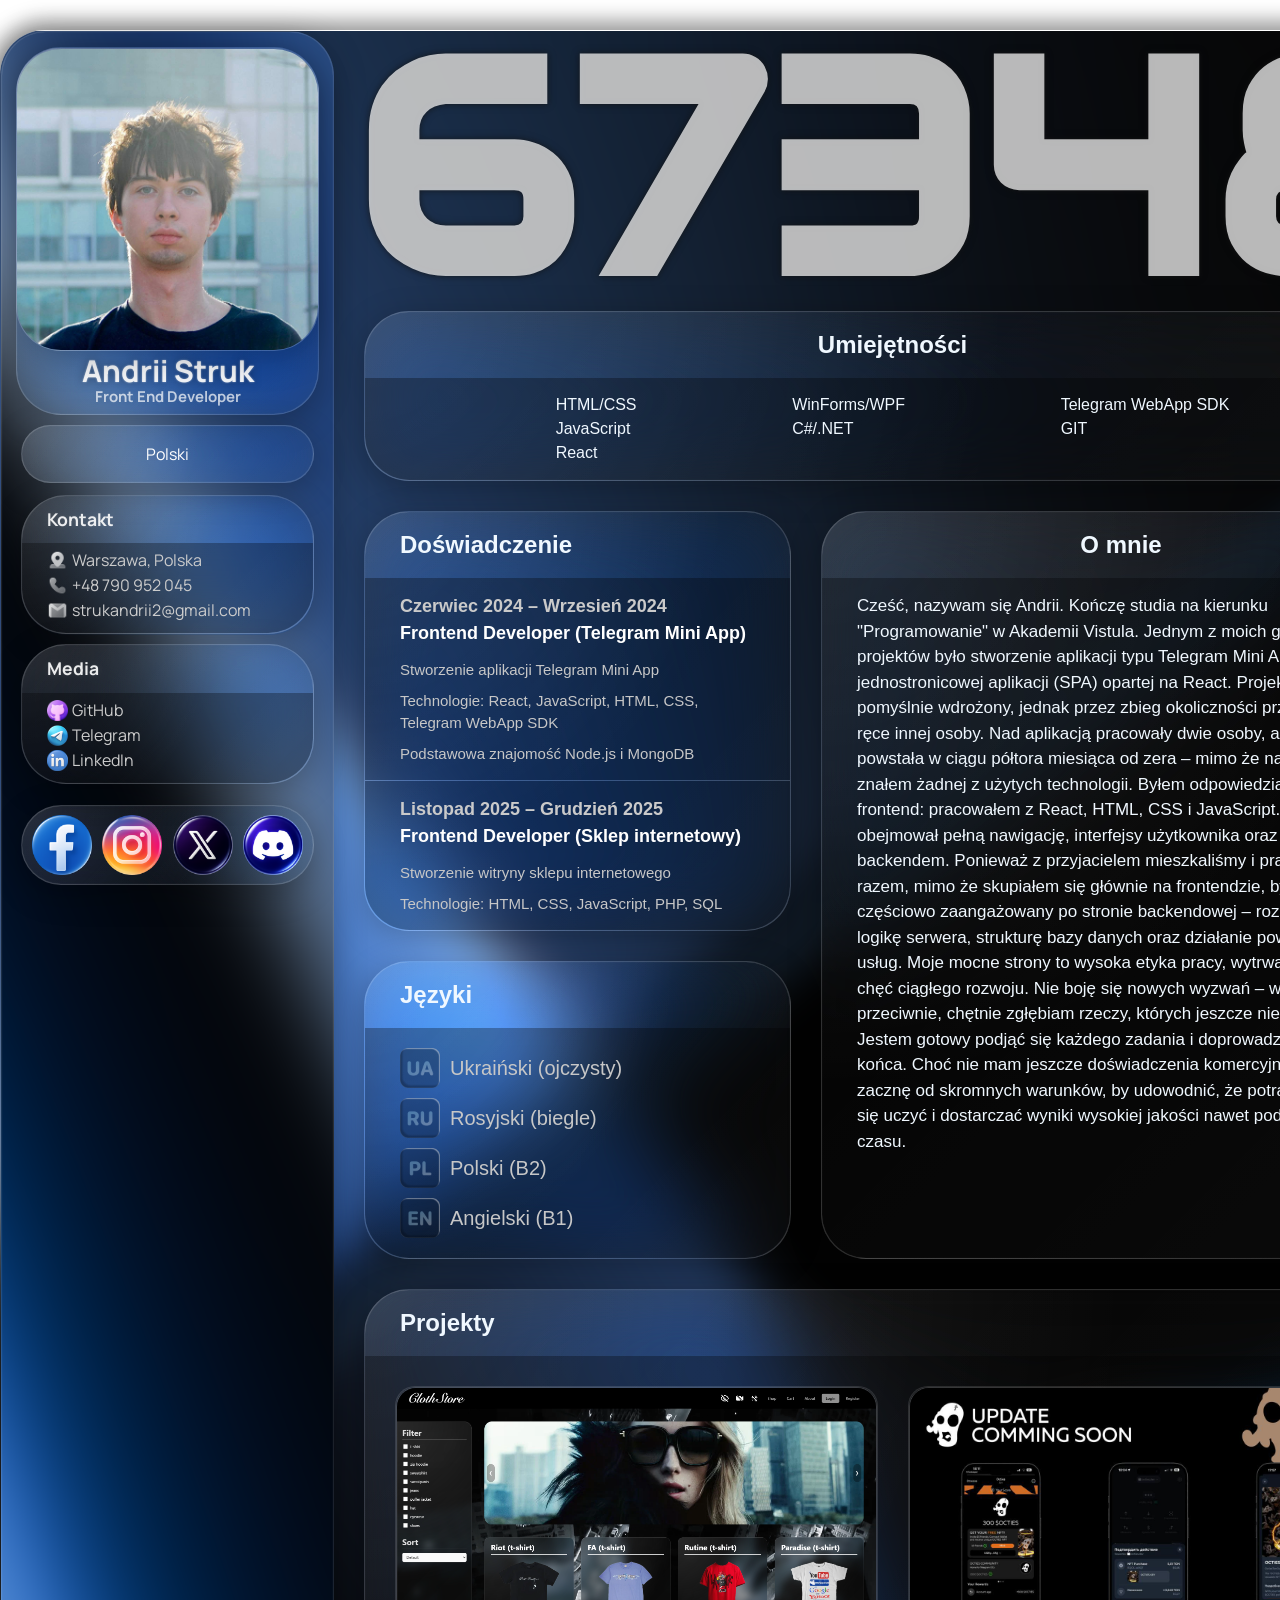
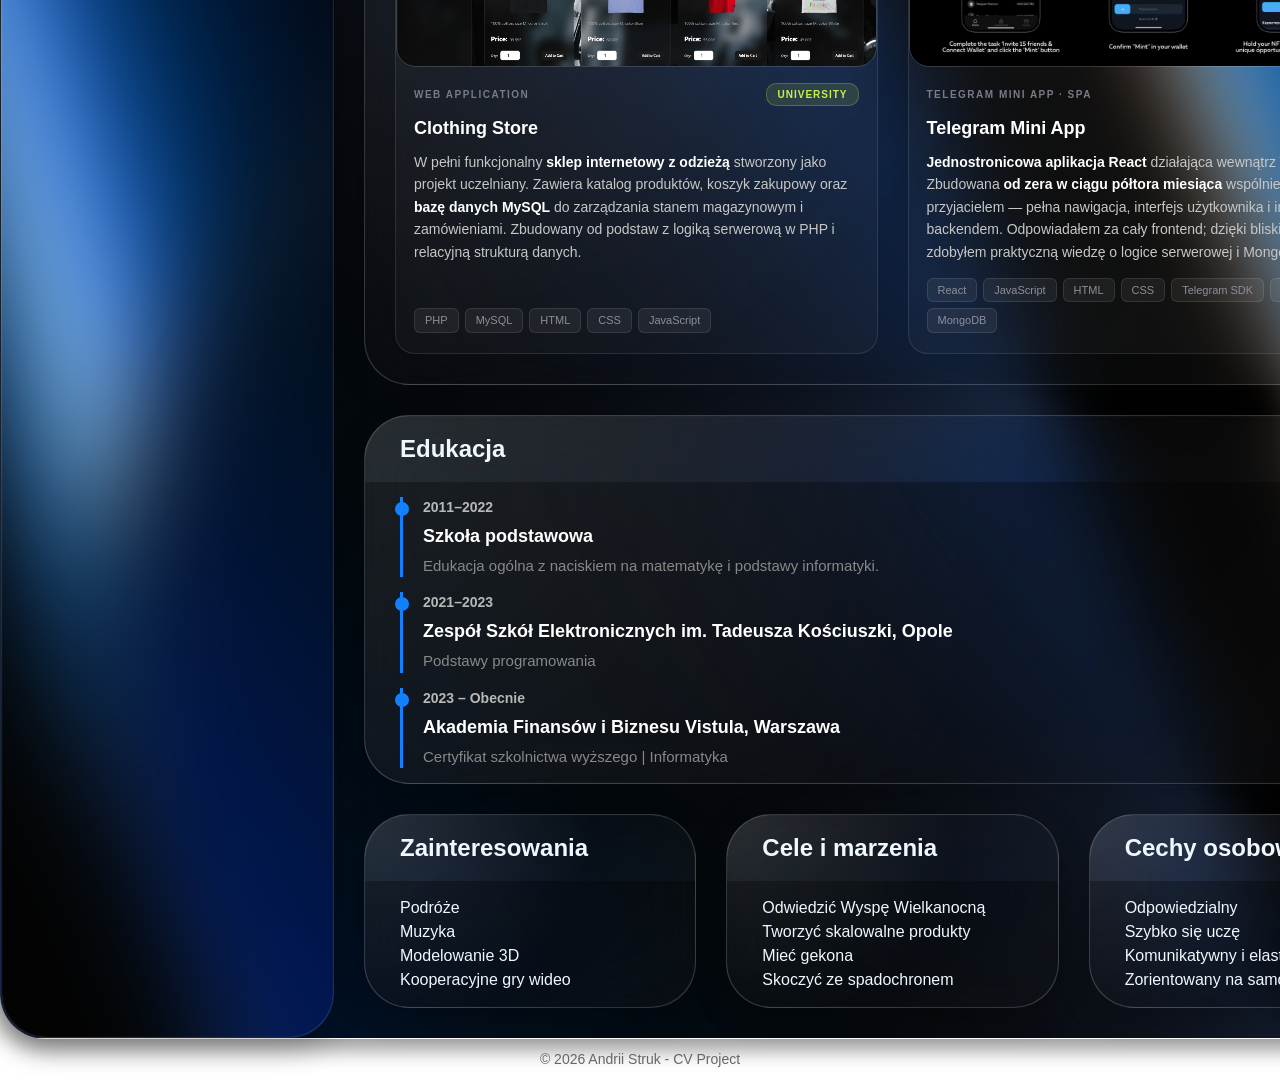
==== index.html @ 8eb800ca "Add files via upload" ====
<!DOCTYPE html>
<html lang="en">

<head>
    <meta charset="UTF-8" />
    <meta name="viewport" content="width=device-width, initial-scale=1.0">
    <title>SV 67348</title>
    <link rel="stylesheet" href="css/left.css" />
    <link rel="stylesheet" href="css/right.css" />
    <link rel="stylesheet" href="css/style.css" />
</head>

<body>
    <div class="resume">
        <header>
            <div class="info_stiky">
                <div class="name_info">
                    <img class="avatar" src="./img/avatar.jpg" alt="avatar">
                    <h1 data-i18n="name">Andrii Struk</h1>
                    <p>Front End Developer</p>
                </div>
                <div class="select">
                    <div class="custom-select">
                        <div class="selected">Polski</div>
                        <ul class="options">
                            <li data-value="pl">Polski</li>
                            <li data-value="en">English</li>
                            <li data-value="ua">Українська</li>
                        </ul>
                    </div>
                </div>
                <section>
                    <h2 data-i18n="contact_information">Kontakt</h2>
                    <div class="Dark_list">
                        <ul>
                            <li data-i18n="address">Warszawa, Polska</li>
                            <li id="phone">
                                <a href="tel:+48790952045" style="color: inherit; text-decoration: none;"
                                    data-i18n="phone">
                                    +48 790 952 045
                                </a>
                            </li>
                            <li id="mail">
                                <a href="mailto:strukandrii2@gmail.com" style="color: inherit; text-decoration: none;"
                                    data-i18n="mail">
                                    strukandrii2@gmail.com
                                </a>
                            </li>
                        </ul>
                    </div>
                </section>
                <section>
                    <h2 data-i18n="social_media">Media</h2>
                    <div class="Dark_list">
                        <ul>
                            <li data-i17n="GitHub">
                                <a href="https://github.com/Aferist163" target="_blank" rel="noopener noreferrer"
                                    style="color: inherit; text-decoration: none;">
                                    GitHub
                                </a>
                            </li>
                            <li data-i17n="Telegram">
                                <a href="https://t.me/Aferist_5" target="_blank" rel="noopener noreferrer"
                                    style="color: inherit; text-decoration: none;">
                                    Telegram
                                </a>
                            </li>
                            <li data-i17n="LinkedIn">
                                <a href="https://www.linkedin.com/in/andrii-struk-12a631332/?trk=opento_sprofile_pfeditor"
                                    target="_blank" rel="noopener noreferrer"
                                    style="color: inherit; text-decoration: none;">
                                    LinkedIn
                                </a>
                            </li>
                        </ul>
                    </div>
                </section>
            </div>
            <div class="links">
                <a href="https://www.facebook.com/profile.php?id=100079202345239" target="_blank"
                    rel="noopener noreferrer">
                    <img class="round" src="./img/f.png" alt="Facebook_avatar">
                </a>
                <a href="https://www.instagram.com/way2roxy?igsh=MTVjdGt2b3lvbXo5Zg%3D%3D&utm_source=qr" target="_blank"
                    rel="noopener noreferrer">
                    <img class="round" src="./img/i.png" alt="Instagram_avatar">
                </a>
                <a href="https://x.com/Aferist163" target="_blank" rel="noopener noreferrer">
                    <img class="round" src="./img/x.png" alt="X_avatar">
                </a>
                <a href="https://www.discordapp.com/users/980923638947647529" target="_blank" rel="noopener noreferrer">
                    <img class="round" src="./img/d.png" alt="Discord_avatar">
                </a>
            </div>
        </header>
        <main>
            <p class="student_id">67348</p>
            <section class="skills">
                <h2 data-i18n="skills">Umiejętności</h2>
                <div class="skills_list">
                    <ul>
                        <li>HTML/CSS</li>
                        <li>JavaScript</li>
                        <li>React</li>
                    </ul>
                    <ul>
                        <li>WinForms/WPF</li>
                        <li>C#/.NET</li>
                    </ul>
                    <ul>
                        <li>Telegram WebApp SDK</li>
                        <li>GIT</li>
                    </ul>
                </div>
            </section>
            <div class="midl">
                <div class="E_L">
                    <section class="experience">
                        <h2 data-i18n="experience">Doświadczenie</h2>
                        <article id="experience_1">
                            <span class="period" data-i18n="experience_months">Czerwiec 2024 – Wrzesień 2024</span>
                            <h3 data-i18n="position">Frontend Developer (Telegram Mini App)</h3>
                            <p data-i18n="project">Stworzenie aplikacji Telegram Mini App</p>
                            <p data-i18n="technologies">Technologie: React, JavaScript, HTML, CSS, Telegram WebApp SDK
                            </p>
                            <p data-i18n="technologies_1">Podstawowa znajomość Node.js i MongoDB</p>
                        </article>
                        <hr class="separator">
                        <article>
                            <span class="period" data-i18n="experience_months_1">Listopad 2025 – Grudzień 2025</span>
                            <h3 data-i18n="position_1">Frontend Developer (Sklep internetowy)</h3>
                            <p data-i18n="project_1">Stworzenie witryny sklepu internetowego</p>
                            <p data-i18n="technologies_2">Technologie: HTML, CSS, JavaScript, PHP, SQL</p>
                        </article>
                    </section>
                    <section class="experience">
                        <h2 data-i18n="languages">Języki</h2>
                        <article>
                            <ul>
                                <li data-i18n="ukrainian">Ukraiński (ojczysty)</li>
                                <li data-i18n="russian">Rosyjski (biegle)</li>
                                <li data-i18n="polish">Polski (B2)</li>
                                <li data-i18n="english">Angielski (B1)</li>
                            </ul>
                        </article>
                    </section>
                </div>
                <section class="summary">
                    <h2 data-i18n="summary">O mnie</h2>
                    <div class="summary_text">
                        <p data-i18n="summary_text">Cześć, nazywam się Andrii. Kończę studia na kierunku "Programowanie"
                            w Akademii Vistula. Jednym z moich głównych projektów było stworzenie aplikacji typu
                            Telegram Mini App – jednostronicowej aplikacji (SPA) opartej na React. Projekt został
                            pomyślnie wdrożony, jednak przez zbieg okoliczności przeszedł w ręce innej osoby. Nad
                            aplikacją pracowały dwie osoby, a całość powstała w ciągu półtora miesiąca od zera – mimo że
                            na początku nie znałem żadnej z użytych technologii. Byłem odpowiedzialny za frontend:
                            pracowałem z React, HTML, CSS i JavaScript. Projekt obejmował pełną nawigację, interfejsy
                            użytkownika oraz integrację z backendem. Ponieważ z przyjacielem mieszkaliśmy i pracowaliśmy
                            razem, mimo że skupiałem się głównie na frontendzie, byłem również częściowo zaangażowany po
                            stronie backendowej – rozumiałem logikę serwera, strukturę bazy danych oraz działanie
                            powiązanych usług. Moje mocne strony to wysoka etyka pracy, wytrwałość i silna chęć ciągłego
                            rozwoju. Nie boję się nowych wyzwań – wręcz przeciwnie, chętnie zgłębiam rzeczy, których
                            jeszcze nie znam. Jestem gotowy podjąć się każdego zadania i doprowadzić je do końca. Choć
                            nie mam jeszcze doświadczenia komercyjnego, chętnie zacznę od skromnych warunków, by
                            udowodnić, że potrafię szybko się uczyć i dostarczać wyniki wysokiej jakości nawet pod
                            presją czasu.</p>
                    </div>
                </section>
            </div>
            <section class="projects">
                <h2 data-i18n="projects">Projekty</h2>
                <ul class="projects-body">
                    <li>
                        <div class="project-card">
                            <div class="project-thumb">
                                <img src="./img/Project_1.png" alt="Clothing Store">
                            </div>
                            <div class="project-info">
                                <div class="project-top">
                                    <span class="project-type-label">Web Application</span>
                                    <span class="project-badge badge-uni">University</span>
                                </div>
                                <div class="project-name" data-i18n="project_card_1_name">Clothing Store</div>
                                <p class="project-desc" data-i18n="project_card_1_desc">W pełni funkcjonalny
                                    <strong>sklep internetowy z odzieżą</strong> stworzony jako projekt uczelniany.
                                    Zawiera katalog produktów, koszyk zakupowy oraz <strong>bazę danych MySQL</strong>
                                    do zarządzania stanem magazynowym i zamówieniami. Zbudowany od podstaw z logiką
                                    serwerową w PHP i relacyjną strukturą danych.</p>
                                <div class="project-stack">
                                    <span class="stack-tag">PHP</span>
                                    <span class="stack-tag">MySQL</span>
                                    <span class="stack-tag">HTML</span>
                                    <span class="stack-tag">CSS</span>
                                    <span class="stack-tag">JavaScript</span>
                                </div>
                            </div>
                        </div>
                    </li>
                    <li>
                        <div class="project-card">
                            <div class="project-thumb">
                                <img src="./img/Project_2.jpg" alt="Tg app">
                            </div>
                            <div class="project-info">
                                <div class="project-top">
                                    <span class="project-type-label">Telegram Mini App · SPA</span>
                                    <span class="project-badge badge-pers">Personal</span>
                                </div>
                                <div class="project-name" data-i18n="project_card_2_name">Telegram Mini App</div>
                                <p class="project-desc" data-i18n="project_card_2_desc"><strong>Jednostronicowa
                                        aplikacja React</strong> działająca wewnątrz Telegrama. Zbudowana <strong>od
                                        zera w ciągu półtora miesiąca</strong> wspólnie z przyjacielem — pełna
                                    nawigacja, interfejs użytkownika i integracja z backendem. Odpowiadałem za cały
                                    frontend; dzięki bliskiej współpracy zdobyłem praktyczną wiedzę o logice serwerowej
                                    i MongoDB.</p>
                                <div class="project-stack">
                                    <span class="stack-tag">React</span>
                                    <span class="stack-tag">JavaScript</span>
                                    <span class="stack-tag">HTML</span>
                                    <span class="stack-tag">CSS</span>
                                    <span class="stack-tag">Telegram SDK</span>
                                    <span class="stack-tag">Node.js</span>
                                    <span class="stack-tag">MongoDB</span>
                                </div>
                            </div>
                        </div>

                    </li>
                </ul>
            </section>
            <section class="education">
                <h2 data-i18n="education">Edukacja</h2>
                <div class="edu-info">
                    <div class="edu-item">
                        <span class="year">2011–2022</span>
                        <h3 data-i18n="school">Szkoła podstawowa</h3>
                        <p data-i18n="school_education">Edukacja ogólna z naciskiem na matematykę i podstawy
                            informatyki.</p>
                    </div>

                    <div class="edu-item">
                        <span class="year">2021–2023</span>
                        <h3 data-i18n="zespol">Zespół Szkół Elektronicznych im. Tadeusza Kościuszki, Opole</h3>
                        <p data-i18n="zespol_education">Podstawy programowania</p>
                    </div>

                    <div class="edu-item">
                        <span class="year" data-i18n="present">2023 – Obecnie</span>
                        <h3 data-i18n="vistula">Akademia Finansów i Biznesu Vistula, Warszawa</h3>
                        <p data-i18n="vistula_education">Certyfikat szkolnictwa wyższego | Informatyka</p>
                    </div>
                </div>
            </section>
            <div class="Hobbies">
                <section class="tr">
                    <h2 data-i18n="hobbies">Zainteresowania</h2>
                    <ul class="trr">
                        <li data-i18n="travelling">Podróże</li>
                        <li data-i18n="music">Muzyka</li>
                        <li data-i18n="modeling">Modelowanie 3D</li>
                        <li data-i18n="cooperative_video_games">Kooperacyjne gry wideo</li>
                    </ul>
                </section>
                <section class="tr" id="wants">
                    <h2 data-i18n="wants">Cele i marzenia</h2>
                    <ul class="trr">
                        <li data-i18n="visit_easter_island">Odwiedzić Wyspę Wielkanocną</li>
                        <li data-i18n="develop_products_for_thousands">Tworzyć skalowalne produkty</li>
                        <li data-i18n="own_a_gecko">Mieć gekona</li>
                        <li data-i18n="skydive">Skoczyć ze spadochronem</li>
                    </ul>
                </section>
                <section class="tr">
                    <h2 data-i18n="personal_qualities">Cechy osobowe</h2>
                    <ul class="trr">
                        <li data-i18n="responsible">Odpowiedzialny</li>
                        <li data-i18n="quick_learner">Szybko się uczę</li>
                        <li data-i18n="easygoing_and_adaptable">Komunikatywny i elastyczny</li>
                        <li data-i18n="committed_to_self-development">Zorientowany na samorozwój</li>
                    </ul>
                </section>
            </div>
        </main>
    </div>
    <footer>
        <p>&copy; 2026 Andrii Struk - CV Project</p>
    </footer>
    <script src="js/script.js"></script>
</body>

</html>
---- css/left.css ----
@import url('https://fonts.googleapis.com/css2?family=Manrope:wght@200..800&display=swap');

header {
    width: 333px;
    border-radius: 45px;
    color: rgba(255, 255, 255, 0.7);
    display: flex;
    flex-direction: column;
    justify-content: space-between;
    align-items: center;
    font-family: 'Manrope', sans-serif;
    flex-shrink: 0;
    box-shadow: inset 0 0 1px rgba(255, 255, 255, 0.2), 0 8px 32px rgba(0, 0, 0, 0.25);
    background: url('../img/mOS_3.png') center/cover no-repeat;
    border: 1px solid rgba(255, 255, 255, 0.1);
}

.info_stiky {
    display: flex;
    flex-direction: column;
    align-items: center;
    width: 100%;
    position: sticky;
    top: 0;
    z-index: 10;
}

h1 {
    line-height: 1;
    font-size: 30px;
    padding-top: 5px;
    color: rgba(255, 255, 255, 0.9);
    text-shadow: 0 0 2px rgba(255, 255, 255, 0.548), 0 0 10px rgba(0, 0, 0, 0.397);
}

header h2 {
    line-height: 1;
    color: rgba(255, 255, 255, 0.9);
    text-shadow: 0 0 2px rgba(255, 255, 255, 0.1), 0 0 10px rgba(255, 255, 255, 0.1);
    margin: 15px 15px 15px 25px;
    font-size: 1.1em;
    padding: 0;
}

header p {
    font-size: 15px;
    padding-bottom: 5px;
    font-weight: bold;
    color: rgba(255, 255, 255, 0.7);
    text-shadow: 0 0 5px rgba(70, 70, 70, 0.1), 0 0 10px rgba(255, 255, 255, 0.1);
}

.Dark_list {
    flex: 1;
    padding: 5px 25px 10px 25px;
    border-radius: 0px 0px 45px 45px;
    background: rgba(0, 0, 0, 0.3);
}

header section {
    margin-top: 10px;
    width: 293px;
    border-radius: 45px;
    transition: transform 0.3s ease, background-color 0.3s ease;
}

header section li {
    position: relative;
    padding-left: 25px;
    line-height: 25px;
    color: #ccc;
    transition: all 0.2s ease;
}

header section:has(li:hover) {
    transform: scale(1.05);
}

header section li:hover {
    color: #ffffff;
    cursor: pointer;
}

header section li:active {
    transform: scale(0.95);
}

header section li::before {
    content: "";
    position: absolute;
    left: 0;
    top: 2px;
    width: 21px;
    height: 21px;
    background-size: cover;
    background-repeat: no-repeat;
}

.side_info ul {
    margin-top: 2px;
}

.avatar {
    border-radius: 45px;
    width: 303px;
    height: 303px;
    object-fit: cover;
}

.name_info {
    margin-top: 15px;
    display: flex;
    border-radius: 45px;
    flex-direction: column;
    justify-content: center;
    align-items: center;
    width: 303px;
}

.round {
    width: 60px;
    height: 60px;
    transition: scale 0.2s ease;
}

.round:hover {
    scale: 1.15;
}

.links {
    height: 80px;
    padding: 10px;
    bottom: 15px;
    position: sticky;
    width: 293px;
    margin-bottom: 20px;
    border-radius: 45px;
    display: flex;
    align-items: center;
    justify-content: space-between;
}

.links a {
    height: 60px;
    width: 60px;
}

.select {
    margin-top: 10px;
    width: 293px;
    height: 60px;
    z-index: 11;
}

.custom-select {
    width: 293px;
    border-radius: 45px;
    color: #fff;
    cursor: pointer;
    overflow: hidden;
    text-align: center;
    position: absolute;
}

.selected {
    padding: 16px;
}

.options {
    list-style: none;
    margin: 0;
    max-height: 0;
    overflow: hidden;
    transition: max-height 0.3s ease;
    padding: 0;
    position: relative;
}

.options li {
    cursor: pointer;
    background: rgba(0, 0, 0, 0.3);
    padding: 15px;
    transition: background 0.4s ease;
}

.options li:hover {
    background: rgba(160, 160, 160, 0.3);
}

.custom-select:hover .options {
    max-height: 200px;
    pointer-events: auto;
}
---- css/right.css ----
@import url('https://fonts.googleapis.com/css2?family=Audiowide&display=swap');

.trr,
article,
.edu-info,
.skills_list,
.summary_text {
  flex: 1;
  padding: 15px 35px;
  border-radius: 0px 0px 45px 45px;
  background: rgba(0, 0, 0, 0.3);
}

.summary_text p {
  font-size: 17px;
}

#experience_1 {
  border-radius: 0;
}

.education,
.skills,
.projects {
  display: flex;
  flex-direction: column;
  margin: 30px 30px 0 30px;
  width: 1057px;
  border-radius: 45px;
}

main {
  width: 1117px;
  z-index: 10;
  color: aliceblue;
  border-radius: 0px 45px 45px 0px;
}

h2 {
  font-size: 24px;
  padding: 15px 35px;
}

.skills {
  text-align: center;
}

.skills_list {
  display: flex;
  flex-direction: row;
  justify-content: space-evenly;
  text-align: start;
}

.midl {
  display: flex;
  flex-direction: row;
  justify-content: space-evenly;
  width: 1117px;
  margin-top: 30px;
}

.summary {
  width: 600px;
  display: flex;
  align-items: center;
  flex-direction: column;
  border-radius: 45px;
}

.E_L {
  width: 427px;
  display: flex;
  flex-direction: column;
  align-items: center;
  justify-content: space-between;
  gap: 30px;
}

.experience {
  width: 100%;
  border-radius: 45px;
  flex: 1;
  display: flex;
  flex-direction: column;
}

.experience p {
  font-size: 15px;
  color: #c7c7c7;
  margin-top: 8px;
}

.experience .period {
  font-size: 18px;
  font-weight: bold;
  color: #cacaca;
  display: block;
}

.experience h3 {
  font-size: 18px;
  margin-bottom: 12px;
  color: #ffffff;
}

article ul {
  font-size: 20px;
  color: #c7c7c7;
}

article li {
  position: relative;
  padding-left: 50px;
  line-height: 50px;
}

article li::before {
  content: "";
  position: absolute;
  left: 0;
  top: 5px;
  width: 40px;
  height: 40px;
  background-size: cover;
  background-repeat: no-repeat;
}

.edu-info {
  padding: 0px 35px;
}

.edu-item {
  position: relative;
  border-left: 3px solid #1381ff;
  padding: 0px 20px;
  margin: 15px 0;
}

.edu-item::before {
  content: "";
  position: absolute;
  left: -8px;
  top: 5px;
  width: 14px;
  height: 14px;
  background: #1381ff;
  border-radius: 50%;
}

.edu-item .year {
  font-size: 14px;
  font-weight: bold;
  color: #b8b8b8;
  display: block;
  margin-bottom: 5px;
}

.edu-item h3 {
  font-size: 18px;
  margin-bottom: 5px;
  color: #ffffff;
}

.edu-item p {
  font-size: 15px;
  color: #888888;
  margin: 0;
}

.Hobbies {
  margin: 30px;
  width: 1057px;
  display: flex;
}

#wants {
  margin: 0 30px;
}

.tr {
  flex: 1;
  display: flex;
  flex-direction: column;
  border-radius: 45px;
}

.projects-body {
  flex: 1;
  padding: 30px;
  border-radius: 0 0 45px 45px;
  background: rgba(0, 0, 0, 0.3);
  display: flex;
  flex-direction: row;
  gap: 30px;
}

.projects-body li {
  flex: 1;
}

.project-card {
  height: 100%;
  border-radius: 20px;
  overflow: hidden;
  display: flex;
  flex-direction: column;
  border: 1px solid rgba(255, 255, 255, 0.1);
  background: rgba(255, 255, 255, 0.03);
}

.project-thumb {
  position: relative;
  height: 280px;
  overflow: hidden;
}

.project-thumb img {
  width: 100%;
  height: 100%;
  border-radius: 20px;
  border: 1px solid rgba(255, 255, 255, 0.15);
}

.project-info {
  padding: 16px 18px 20px;
  display: flex;
  flex-direction: column;
  gap: 9px;
  flex: 1;
}

.project-top {
  display: flex;
  justify-content: space-between;
  align-items: center;
}

.project-type-label {
  font-size: 10px;
  font-weight: bold;
  letter-spacing: 0.15em;
  text-transform: uppercase;
  color: #7a7a8a;
}

.project-badge {
  font-size: 10px;
  font-weight: bold;
  letter-spacing: 0.1em;
  text-transform: uppercase;
  padding: 3px 10px;
  border-radius: 10px;
}

.badge-uni {
  background: rgba(200, 240, 79, 0.12);
  color: #c8f04f;
  border: 1px solid rgba(200, 240, 79, 0.25);
}

.badge-pers {
  background: rgba(19, 129, 255, 0.15);
  color: #4ab8ff;
  border: 1px solid rgba(19, 129, 255, 0.3);
}

.project-name {
  font-size: 18px;
  font-weight: bold;
  color: #ffffff;
}

.project-desc {
  font-size: 14px;
  color: #c7c7c7;
  line-height: 1.6;
  margin: 0;
}

.project-desc strong {
  color: #ffffff;
}

.project-stack {
  display: flex;
  flex-wrap: wrap;
  gap: 6px;
  margin-top: auto;
  padding-top: 6px;
}

.stack-tag {
  font-size: 11px;
  padding: 3px 10px;
  border-radius: 6px;
  background: rgba(255, 255, 255, 0.06);
  color: #8e8e9a;
  border: 1px solid rgba(255, 255, 255, 0.1);
}


.student_id {
  text-align: center;
  font-size: 300px;
  line-height: 220px;
  font-family: "Audiowide", sans-serif;
  color: rgba(255, 255, 255, 0.7);
   text-shadow: 0 0 5px rgba(27, 27, 27, 0.705), 0 0 10px rgba(0, 0, 0, 0.274);
  font-weight: 800;
  margin-bottom: 30px;
  margin-top: 30px;
}
---- css/style.css ----
* {
    margin: 0;
    padding: 0;
    box-sizing: border-box;
}

.separator {   
    height: 1px;        
    background:rgba(255, 255, 255, 0.15);
    border: none;        
}

ul{
    list-style: none;
}

body{
    font-family: Arial, sans-serif;
    line-height: 1.5;
    background: url('../img/mOS_1.jpg') center/cover no-repeat;
    margin: 0;
    padding: 0;  
    --blur: 35px;
}

footer {
    padding: 10px 0;
    text-align: center;
    font-size: 14px;
    color: #666;
    width: 100%;
}

.resume {
    border-radius: 45px;
    margin: 30px auto;
    margin-bottom: 0px;
    box-shadow: 1px 1px 20px 10px rgba(0, 0, 0, 0.4);
    border: 1px solid rgba(255, 255, 255, 0.1);
    width: 1450px;
    display: flex;
    flex-direction: row;
    background: url('../img/mOS_2.png') center/cover no-repeat;
}

section, .custom-select, .avatar, .links, .name_info {
    background: linear-gradient(135deg, rgba(255, 255, 255, 0.005), rgba(255, 255, 255, 0.05)),
                radial-gradient(circle at top left, rgba(255,255,255,0.15), transparent 60%),rgba(0, 0, 0, 0.05);
    backdrop-filter: blur(var(--blur)) saturate(180%);
    -webkit-backdrop-filter: blur(var(--blur)) saturate(180%);
    box-shadow:inset 0 0 1px rgba(255, 255, 255, 0.2),0 8px 32px rgba(0, 0, 0, 0.25);
    border: 1px solid rgba(255, 255, 255, 0.15);
}

li[data-i17n="GitHub"]::before {background-image: url("../img/GitHub.png");}
li[data-i17n="Telegram"]::before {background-image: url("../img/Telegram.png");}
li[data-i17n="LinkedIn"]::before {background-image: url("../img/LinkedIn.png");}
li[data-i18n="address"]::before {background-image: url("../img/Address.png");}
#phone::before {background-image: url("../img/Phone.png");}
#mail::before {background-image: url("../img/Mail.png");}
li[data-i18n="ukrainian"]::before {background-image: url("../img/UA.png");}
li[data-i18n="russian"]::before {background-image: url("../img/RU.png");}
li[data-i18n="polish"]::before {background-image: url("../img/PL.png");}
li[data-i18n="english"]::before {background-image: url("../img/EN.png");}
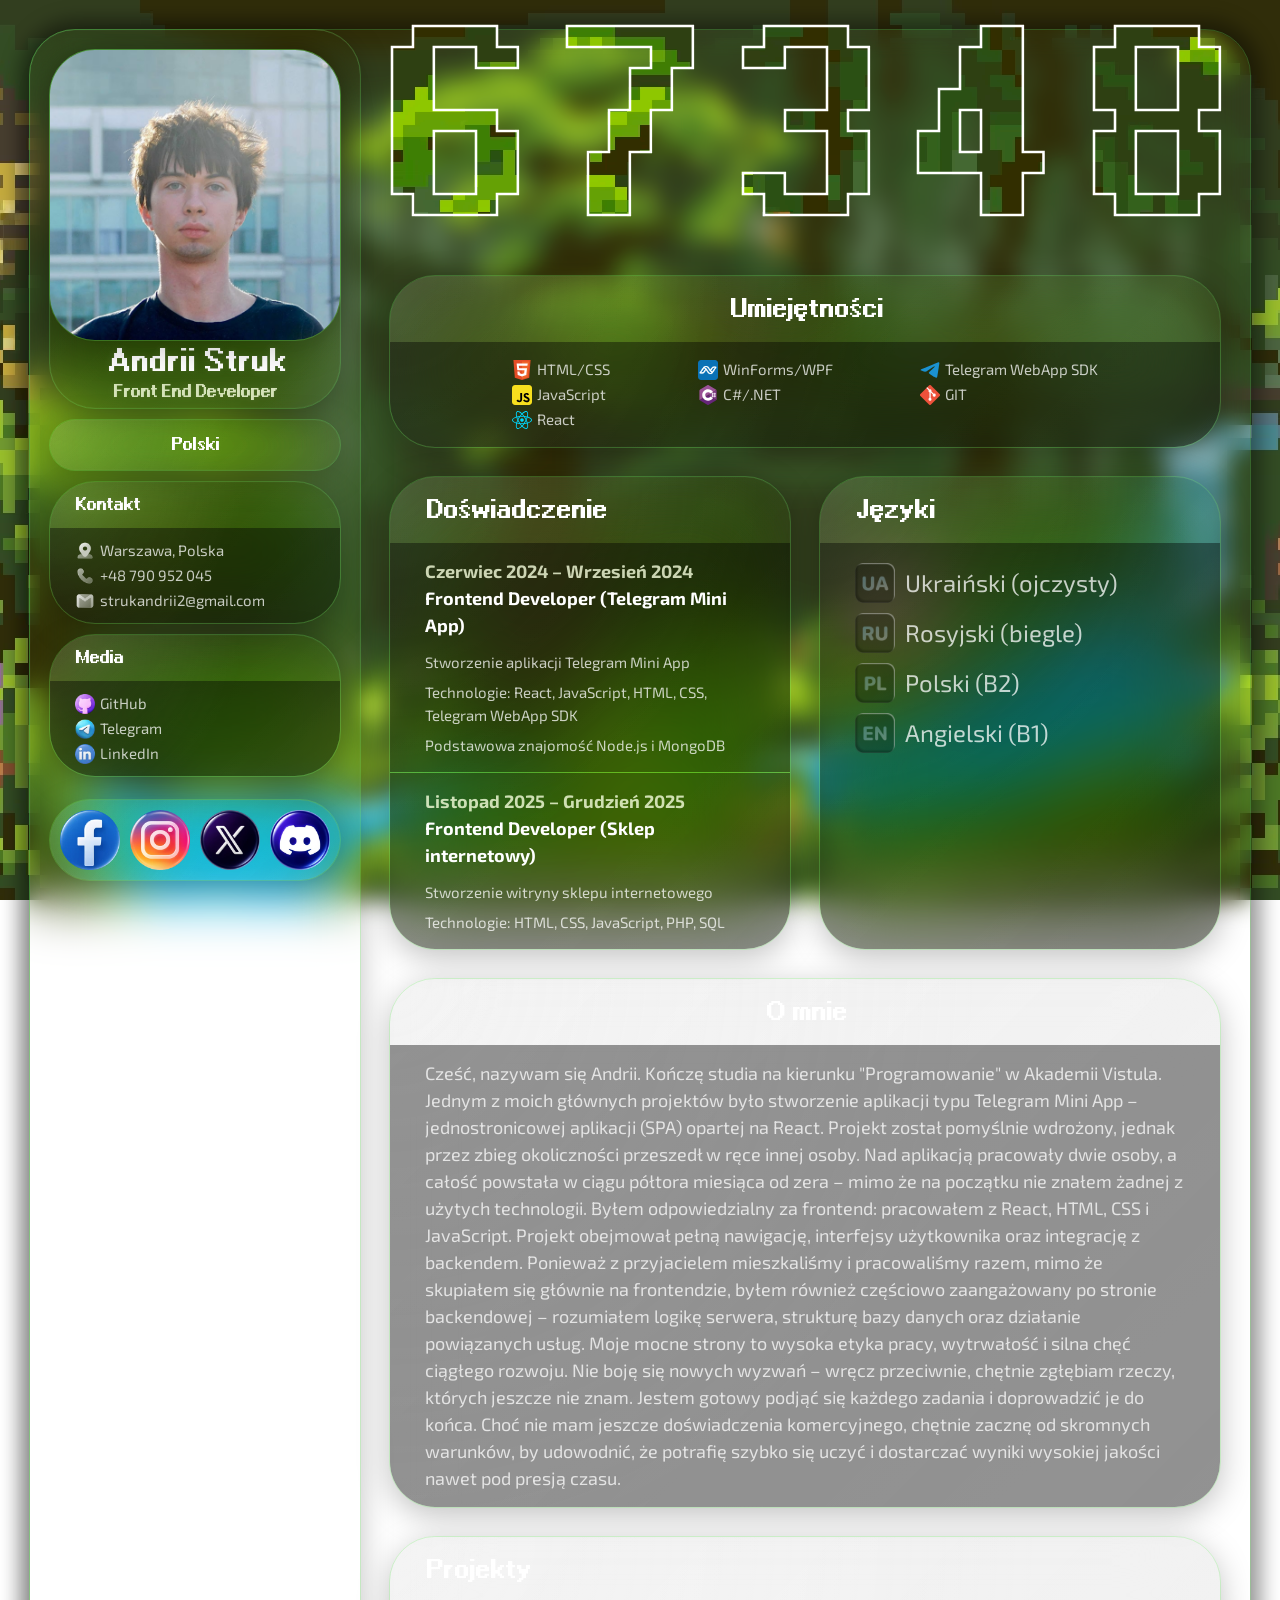
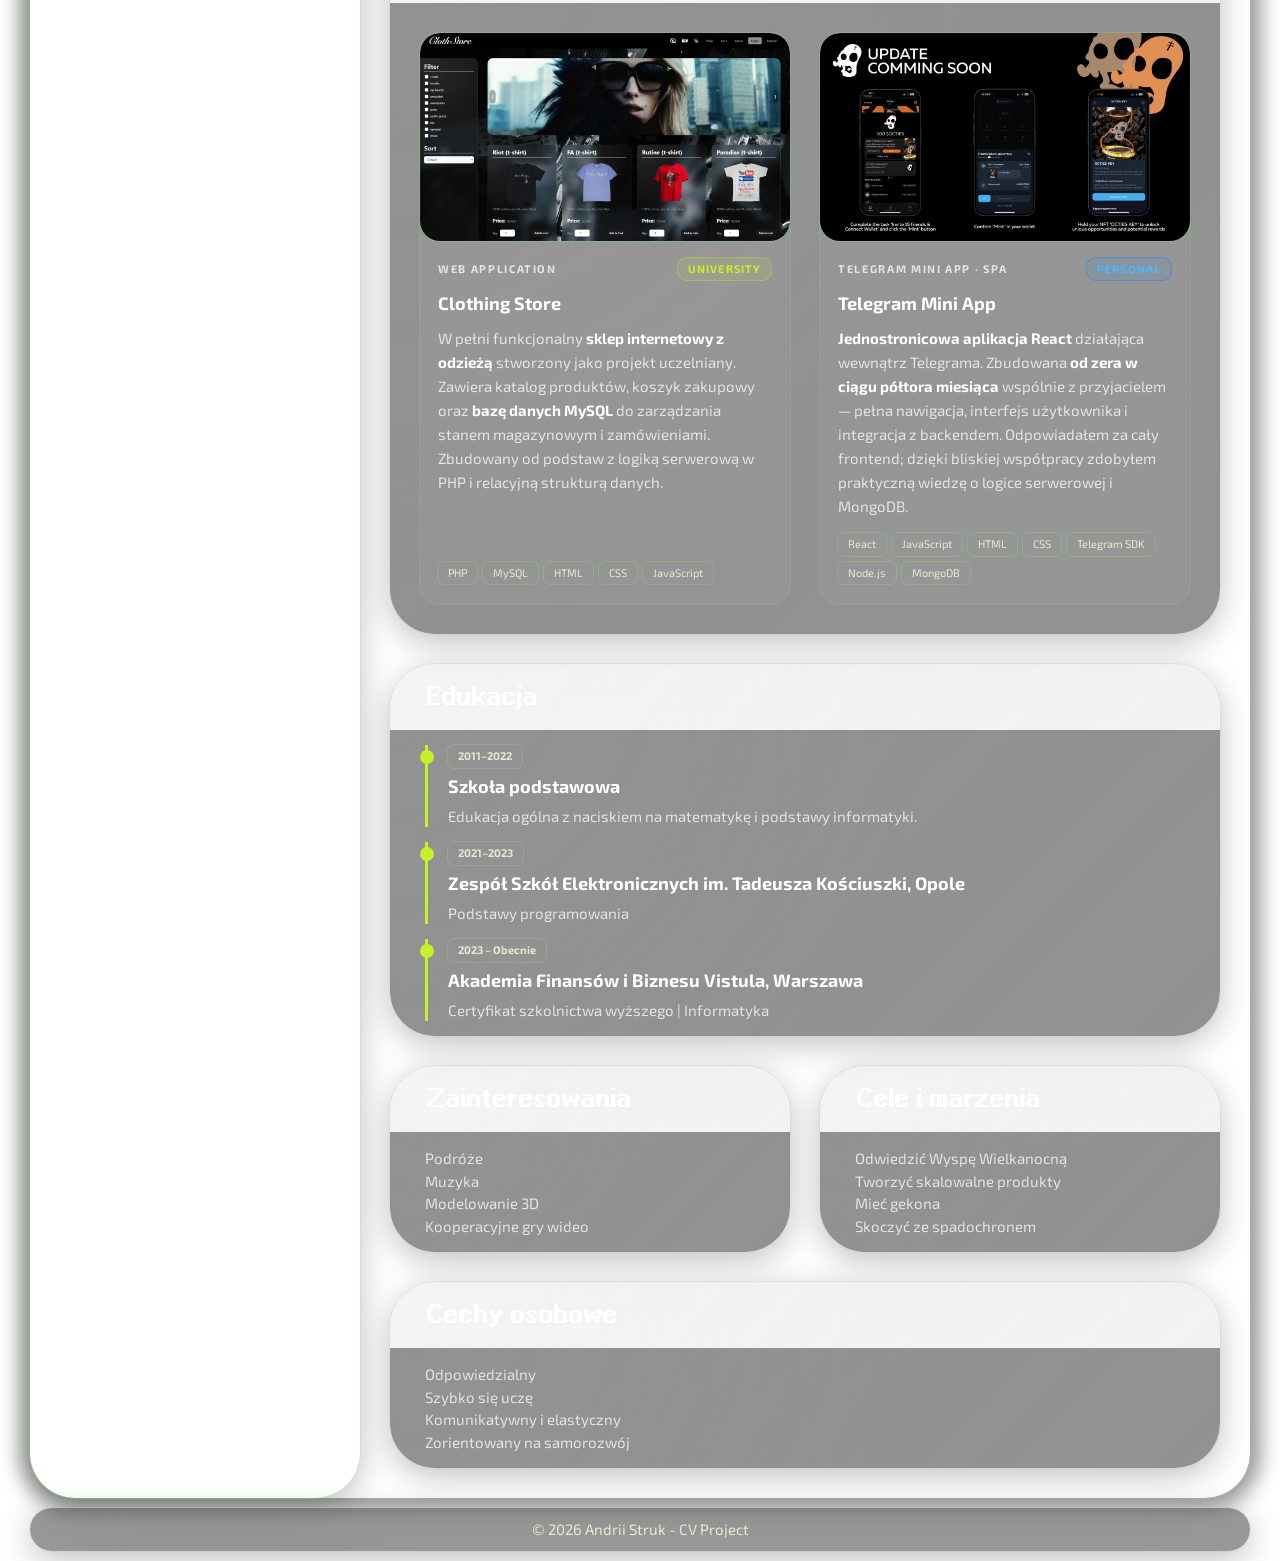
==== commit 7739f8ff: "Add files via upload" ====
--- a/index.html
+++ b/index.html
@@ -4,24 +4,31 @@
 <head>
     <meta charset="UTF-8" />
     <meta name="viewport" content="width=device-width, initial-scale=1.0">
-    <title>SV 67348</title>
+    <meta name="description" content="Author: Andrii Struk">
+    <title>CV 67348</title>
+    <link rel="preload" as="image" href="img/UndergroundJungle.avif">
+    <link rel="preload" href="fonts/exo_2.woff2" as="font" type="font/woff2" crossorigin>
+    <link rel="preload" href="fonts/exo_2_700.woff2" as="font" type="font/woff2" crossorigin>
+    <link rel="preload" href="fonts/ari.woff2" as="font" type="font/woff2" crossorigin>
+    <link rel="icon" href="img/favicon.ico">
+    <link rel="stylesheet" href="css/style.css" />
     <link rel="stylesheet" href="css/left.css" />
     <link rel="stylesheet" href="css/right.css" />
-    <link rel="stylesheet" href="css/style.css" />
+    <link rel="stylesheet" href="css/media.css" />
 </head>
 
 <body>
     <div class="resume">
         <header>
             <div class="info_stiky">
-                <div class="name_info">
-                    <img class="avatar" src="./img/avatar.jpg" alt="avatar">
+                <section class="name_info">
+                    <img class="avatar" src="./img/avatar.avif" fetchpriority="high" alt="avatar">
                     <h1 data-i18n="name">Andrii Struk</h1>
                     <p>Front End Developer</p>
-                </div>
-                <div class="select">
+                </section>
+                <div class="selectWrapper">
+                    <div class="selected">Polski</div>
                     <div class="custom-select">
-                        <div class="selected">Polski</div>
                         <ul class="options">
                             <li data-value="pl">Polski</li>
                             <li data-value="en">English</li>
@@ -31,120 +38,118 @@
                 </div>
                 <section>
                     <h2 data-i18n="contact_information">Kontakt</h2>
-                    <div class="Dark_list">
-                        <ul>
-                            <li data-i18n="address">Warszawa, Polska</li>
-                            <li id="phone">
-                                <a href="tel:+48790952045" style="color: inherit; text-decoration: none;"
-                                    data-i18n="phone">
-                                    +48 790 952 045
-                                </a>
-                            </li>
-                            <li id="mail">
-                                <a href="mailto:strukandrii2@gmail.com" style="color: inherit; text-decoration: none;"
-                                    data-i18n="mail">
-                                    strukandrii2@gmail.com
-                                </a>
-                            </li>
-                        </ul>
-                    </div>
+                    <ul class="contact_information">
+                        <li><a href="https://www.google.com/maps/search/?api=1&query=Warszawa,Polska" target="_blank"
+                                rel="noopener noreferrer" data-i18n="address">
+                                Warszawa, Polska
+                            </a>
+                        </li>
+                        <li>
+                            <a href="tel:+48790952045" rel="noopener noreferrer" data-i18n="phone">
+                                +48 790 952 045
+                            </a>
+                        </li>
+                        <li>
+                            <a href="mailto:strukandrii2@gmail.com" rel="noopener noreferrer" data-i18n="mail">
+                                strukandrii2@gmail.com
+                            </a>
+                        </li>
+                    </ul>
                 </section>
                 <section>
                     <h2 data-i18n="social_media">Media</h2>
-                    <div class="Dark_list">
-                        <ul>
-                            <li data-i17n="GitHub">
-                                <a href="https://github.com/Aferist163" target="_blank" rel="noopener noreferrer"
-                                    style="color: inherit; text-decoration: none;">
-                                    GitHub
-                                </a>
-                            </li>
-                            <li data-i17n="Telegram">
-                                <a href="https://t.me/Aferist_5" target="_blank" rel="noopener noreferrer"
-                                    style="color: inherit; text-decoration: none;">
-                                    Telegram
-                                </a>
-                            </li>
-                            <li data-i17n="LinkedIn">
-                                <a href="https://www.linkedin.com/in/andrii-struk-12a631332/?trk=opento_sprofile_pfeditor"
-                                    target="_blank" rel="noopener noreferrer"
-                                    style="color: inherit; text-decoration: none;">
-                                    LinkedIn
-                                </a>
-                            </li>
-                        </ul>
-                    </div>
+                    <ul class="social_media">
+                        <li>
+                            <a data-i18n="GitHub" href="https://github.com/Aferist163" target="_blank"
+                                rel="noopener noreferrer">
+                                GitHub
+                            </a>
+                        </li>
+                        <li>
+                            <a data-i18n="Telegram" href="https://t.me/Aferist_5" target="_blank"
+                                rel="noopener noreferrer">
+                                Telegram
+                            </a>
+                        </li>
+                        <li>
+                            <a data-i18n="LinkedIn"
+                                href="https://www.linkedin.com/in/andrii-struk-12a631332/?trk=opento_sprofile_pfeditor"
+                                target="_blank" rel="noopener noreferrer">
+                                LinkedIn
+                            </a>
+                        </li>
+                    </ul>
                 </section>
             </div>
             <div class="links">
                 <a href="https://www.facebook.com/profile.php?id=100079202345239" target="_blank"
                     rel="noopener noreferrer">
-                    <img class="round" src="./img/f.png" alt="Facebook_avatar">
+                    <img class="round" src="./img/round_links/Facebook.webp" alt="Facebook_avatar">
                 </a>
                 <a href="https://www.instagram.com/way2roxy?igsh=MTVjdGt2b3lvbXo5Zg%3D%3D&utm_source=qr" target="_blank"
                     rel="noopener noreferrer">
-                    <img class="round" src="./img/i.png" alt="Instagram_avatar">
+                    <img class="round" src="./img//round_links/Instagram.webp" alt="Instagram_avatar">
                 </a>
                 <a href="https://x.com/Aferist163" target="_blank" rel="noopener noreferrer">
-                    <img class="round" src="./img/x.png" alt="X_avatar">
+                    <img class="round" src="./img//round_links/X.webp" alt="X_avatar">
                 </a>
                 <a href="https://www.discordapp.com/users/980923638947647529" target="_blank" rel="noopener noreferrer">
-                    <img class="round" src="./img/d.png" alt="Discord_avatar">
+                    <img class="round" src="./img/round_links/Discord.webp" alt="Discord_avatar">
                 </a>
             </div>
         </header>
         <main>
-            <p class="student_id">67348</p>
+            <div class="student_id">
+                <span>6</span><span>7</span><span>3</span><span>4</span><span>8</span>
+            </div>
             <section class="skills">
                 <h2 data-i18n="skills">Umiejętności</h2>
                 <div class="skills_list">
                     <ul>
-                        <li>HTML/CSS</li>
-                        <li>JavaScript</li>
-                        <li>React</li>
+                        <li class="html">HTML/CSS</li>
+                        <li class="javascript">JavaScript</li>
+                        <li class="react">React</li>
                     </ul>
                     <ul>
-                        <li>WinForms/WPF</li>
-                        <li>C#/.NET</li>
+                        <li class="winforms">WinForms/WPF</li>
+                        <li class="csharp">C#/.NET</li>
                     </ul>
                     <ul>
-                        <li>Telegram WebApp SDK</li>
-                        <li>GIT</li>
+                        <li class="telegram">Telegram WebApp SDK</li>
+                        <li class="git">GIT</li>
                     </ul>
                 </div>
             </section>
             <div class="midl">
-                <div class="E_L">
-                    <section class="experience">
-                        <h2 data-i18n="experience">Doświadczenie</h2>
-                        <article id="experience_1">
-                            <span class="period" data-i18n="experience_months">Czerwiec 2024 – Wrzesień 2024</span>
-                            <h3 data-i18n="position">Frontend Developer (Telegram Mini App)</h3>
-                            <p data-i18n="project">Stworzenie aplikacji Telegram Mini App</p>
-                            <p data-i18n="technologies">Technologie: React, JavaScript, HTML, CSS, Telegram WebApp SDK
-                            </p>
-                            <p data-i18n="technologies_1">Podstawowa znajomość Node.js i MongoDB</p>
-                        </article>
-                        <hr class="separator">
-                        <article>
-                            <span class="period" data-i18n="experience_months_1">Listopad 2025 – Grudzień 2025</span>
-                            <h3 data-i18n="position_1">Frontend Developer (Sklep internetowy)</h3>
-                            <p data-i18n="project_1">Stworzenie witryny sklepu internetowego</p>
-                            <p data-i18n="technologies_2">Technologie: HTML, CSS, JavaScript, PHP, SQL</p>
-                        </article>
-                    </section>
-                    <section class="experience">
-                        <h2 data-i18n="languages">Języki</h2>
-                        <article>
-                            <ul>
-                                <li data-i18n="ukrainian">Ukraiński (ojczysty)</li>
-                                <li data-i18n="russian">Rosyjski (biegle)</li>
-                                <li data-i18n="polish">Polski (B2)</li>
-                                <li data-i18n="english">Angielski (B1)</li>
-                            </ul>
-                        </article>
-                    </section>
-                </div>
+                <section class="experience">
+                    <h2 data-i18n="experience">Doświadczenie</h2>
+                    <article>
+                        <span class="period" data-i18n="experience_months">Czerwiec 2024 – Wrzesień 2024</span>
+                        <h3 data-i18n="position">Frontend Developer (Telegram Mini App)</h3>
+                        <p data-i18n="project">Stworzenie aplikacji Telegram Mini App</p>
+                        <p data-i18n="technologies">Technologie: React, JavaScript, HTML, CSS, Telegram WebApp SDK
+                        </p>
+                        <p data-i18n="technologies_1">Podstawowa znajomość Node.js i MongoDB</p>
+                    </article>
+                    <hr class="separator">
+                    <article>
+                        <span class="period" data-i18n="experience_months_1">Listopad 2025 – Grudzień 2025</span>
+                        <h3 data-i18n="position_1">Frontend Developer (Sklep internetowy)</h3>
+                        <p data-i18n="project_1">Stworzenie witryny sklepu internetowego</p>
+                        <p data-i18n="technologies_2">Technologie: HTML, CSS, JavaScript, PHP, SQL</p>
+                    </article>
+                </section>
+                <section class="languages">
+                    <h2 data-i18n="languages">Języki</h2>
+                    <article>
+                        <ul>
+                            <li data-i18n="ukrainian">Ukraiński (ojczysty)</li>
+                            <li data-i18n="russian">Rosyjski (biegle)</li>
+                            <li data-i18n="polish">Polski (B2)</li>
+                            <li data-i18n="english">Angielski (B1)</li>
+                        </ul>
+                    </article>
+                </section>
                 <section class="summary">
                     <h2 data-i18n="summary">O mnie</h2>
                     <div class="summary_text">
@@ -172,9 +177,7 @@
                 <ul class="projects-body">
                     <li>
                         <div class="project-card">
-                            <div class="project-thumb">
-                                <img src="./img/Project_1.png" alt="Clothing Store">
-                            </div>
+                            <img src="./img/Project_1.avif" loading="lazy" alt="Clothing Store">
                             <div class="project-info">
                                 <div class="project-top">
                                     <span class="project-type-label">Web Application</span>
@@ -185,7 +188,8 @@
                                     <strong>sklep internetowy z odzieżą</strong> stworzony jako projekt uczelniany.
                                     Zawiera katalog produktów, koszyk zakupowy oraz <strong>bazę danych MySQL</strong>
                                     do zarządzania stanem magazynowym i zamówieniami. Zbudowany od podstaw z logiką
-                                    serwerową w PHP i relacyjną strukturą danych.</p>
+                                    serwerową w PHP i relacyjną strukturą danych.
+                                </p>
                                 <div class="project-stack">
                                     <span class="stack-tag">PHP</span>
                                     <span class="stack-tag">MySQL</span>
@@ -197,10 +201,8 @@
                         </div>
                     </li>
                     <li>
-                        <div class="project-card">
-                            <div class="project-thumb">
-                                <img src="./img/Project_2.jpg" alt="Tg app">
-                            </div>
+                        <div class="project-card">                   
+                            <img src="./img/Project_2.avif" loading="lazy" alt="Tg app">                         
                             <div class="project-info">
                                 <div class="project-top">
                                     <span class="project-type-label">Telegram Mini App · SPA</span>
@@ -224,7 +226,6 @@
                                 </div>
                             </div>
                         </div>
-
                     </li>
                 </ul>
             </section>
@@ -234,16 +235,13 @@
                     <div class="edu-item">
                         <span class="year">2011–2022</span>
                         <h3 data-i18n="school">Szkoła podstawowa</h3>
-                        <p data-i18n="school_education">Edukacja ogólna z naciskiem na matematykę i podstawy
-                            informatyki.</p>
-                    </div>
-
+                        <p data-i18n="school_education">Edukacja ogólna z naciskiem na matematykę i podstawy informatyki.</p>
+                    </div>
                     <div class="edu-item">
                         <span class="year">2021–2023</span>
                         <h3 data-i18n="zespol">Zespół Szkół Elektronicznych im. Tadeusza Kościuszki, Opole</h3>
                         <p data-i18n="zespol_education">Podstawy programowania</p>
                     </div>
-
                     <div class="edu-item">
                         <span class="year" data-i18n="present">2023 – Obecnie</span>
                         <h3 data-i18n="vistula">Akademia Finansów i Biznesu Vistula, Warszawa</h3>
@@ -261,7 +259,7 @@
                         <li data-i18n="cooperative_video_games">Kooperacyjne gry wideo</li>
                     </ul>
                 </section>
-                <section class="tr" id="wants">
+                <section class="tr">
                     <h2 data-i18n="wants">Cele i marzenia</h2>
                     <ul class="trr">
                         <li data-i18n="visit_easter_island">Odwiedzić Wyspę Wielkanocną</li>
@@ -285,7 +283,7 @@
     <footer>
         <p>&copy; 2026 Andrii Struk - CV Project</p>
     </footer>
-    <script src="js/script.js"></script>
+    <script src="js/script.js" defer></script>
 </body>
 
 </html>
--- a/css/style.css
+++ b/css/style.css
@@ -1,64 +1,182 @@
+@font-face {
+    font-family: "MyPixelFont"; 
+    src: url("../fonts/ari.woff2") format("woff2"); 
+    font-style: normal;
+    font-weight: 400;
+    font-display: swap;
+    letter-spacing: 1px;
+}
+
+@font-face {
+    font-family: "Exo2";
+    src: url("../fonts/exo_2.woff2") format("woff2");
+    font-weight: 400;
+    font-style: normal;
+    font-display: swap;
+}
+
+@font-face {
+    font-family: "Exo2";
+    src: url("../fonts/exo_2_700.woff2") format("woff2");
+    font-weight: 700;
+    font-style: normal;
+    font-display: swap;
+}
+
+html {
+    box-sizing: border-box;
+}
+
+*, *::before, *::after {
+    box-sizing: inherit;
+}
+
+html, body {
+    scrollbar-width: none; 
+    -ms-overflow-style: none; 
+}
+
+body::-webkit-scrollbar {
+    display: none; 
+}
+
 * {
     margin: 0;
     padding: 0;
-    box-sizing: border-box;
 }
 
-.separator {   
-    height: 1px;        
-    background:rgba(255, 255, 255, 0.15);
-    border: none;        
+a {
+    text-decoration: none;
+    color: inherit;
 }
 
-ul{
+ul, ol {
     list-style: none;
+    padding: 0;
 }
 
-body{
-    font-family: Arial, sans-serif;
+body {    
+    flex-direction: column;
+    font-family: "Exo2", sans-serif;
     line-height: 1.5;
-    background: url('../img/mOS_1.jpg') center/cover no-repeat;
-    margin: 0;
-    padding: 0;  
-    --blur: 35px;
+    z-index: 0;
+    --blur: 45px;
+    --small_font: 15px;
+    --midl_font: 18px;
+    --label_font: 11px;
+    --title_font: 24px;
+    --title_Main_font: 28px;
+    --title_Second_font: 16px;
+    --title_color:rgb(255, 255, 255);
+    --text_color: rgba(255, 255, 255, 0.75);
+    --text_light_color: rgba(246, 255, 221, 0.8);
+    font-size: var(--small_font);
+}
+
+html::before {
+    content: "";
+    position: fixed; 
+    top: 0;
+    left: 0;
+    width: 100%;
+    height: 100%;
+    z-index: -1; 
+    background: url('../img/UndergroundJungle.avif') center/cover no-repeat;
+    image-rendering: pixelated;
+    -ms-interpolation-mode: nearest-neighbor; 
+}
+
+.resume {
+    width: calc(min(1690px, 100%) - 60px);
+    position: relative;
+    display: flex;
+    flex-direction: row;
+    margin: 30px auto 0;
+    border-radius: 45px;
+    box-shadow: 1px 1px 20px 10px rgba(0, 0, 0, 0.4);
+    outline: 1px solid rgba(117, 255, 104, 0.25);
+}
+
+main {
+    width: min(1300px, 100%);
+    position: relative;
+    box-sizing: border-box;
+    display: flex;
+    flex-direction: column;
+    gap: 30px;
+    padding: 30px;
+    color: var(--text_color);
+}
+
+header {
+    width: 330px;
+    position: relative;
+    display: flex;
+    flex-shrink: 0;
+    flex-direction: column;
+    justify-content: space-between;
+    border-radius: 45px;
+    box-shadow: inset 0 0 1px rgba(255, 255, 255, 0.2), 0 8px 32px rgba(0, 0, 0, 0.25);
+    outline: 1px solid rgba(117, 255, 104, 0.25);
+}
+
+.resume::before, header::before {
+    content: "";
+    position: absolute;
+    inset: 0;
+    z-index: -1;
+    border-radius: 45px;
+    backdrop-filter: blur(12px) saturate(110%);
+}
+
+header::before {
+     backdrop-filter: blur(24px) saturate(110%);
+}
+
+section, .custom-select, .avatar, .links, .name_info, footer p{
+    background: linear-gradient(135deg, rgba(255, 255, 255, 0.005), rgba(255, 255, 255, 0.05)),
+    radial-gradient(circle at top left, rgba(255, 255, 255, 0.15), transparent 60%), rgba(0, 0, 0, 0.05);
+    backdrop-filter: blur(var(--blur)) saturate(180%);
+    -webkit-backdrop-filter: blur(var(--blur)) saturate(180%);
+    box-shadow: inset 0 0 1px rgba(255, 255, 255, 0.2), 0 8px 32px rgba(0, 0, 0, 0.25);
+    outline: 1px solid rgba(117, 255, 104, 0.25);
+}
+
+.trr, .edu-info, .skills_list, .summary_text, .projects-body, article, .social_media, .contact_information, footer p{
+  flex: 1;
+  padding: 15px 35px;
+  border-radius: 0px 0px 45px 45px;
+  background: rgba(0, 0, 0, 0.4);
 }
 
 footer {
-    padding: 10px 0;
     text-align: center;
-    font-size: 14px;
-    color: #666;
-    width: 100%;
+    font-size: var(--small_font);
+    color: var(--text_light_color);
+    width: calc(min(1690px, 100%) - 60px);
+    position: relative;
+    margin: 10px auto ;
 }
 
-.resume {
-    border-radius: 45px;
-    margin: 30px auto;
-    margin-bottom: 0px;
-    box-shadow: 1px 1px 20px 10px rgba(0, 0, 0, 0.4);
-    border: 1px solid rgba(255, 255, 255, 0.1);
-    width: 1450px;
-    display: flex;
-    flex-direction: row;
-    background: url('../img/mOS_2.png') center/cover no-repeat;
+footer p{
+ padding: 10px 0;
+ border-radius: 45px;
 }
 
-section, .custom-select, .avatar, .links, .name_info {
-    background: linear-gradient(135deg, rgba(255, 255, 255, 0.005), rgba(255, 255, 255, 0.05)),
-                radial-gradient(circle at top left, rgba(255,255,255,0.15), transparent 60%),rgba(0, 0, 0, 0.05);
-    backdrop-filter: blur(var(--blur)) saturate(180%);
-    -webkit-backdrop-filter: blur(var(--blur)) saturate(180%);
-    box-shadow:inset 0 0 1px rgba(255, 255, 255, 0.2),0 8px 32px rgba(0, 0, 0, 0.25);
-    border: 1px solid rgba(255, 255, 255, 0.15);
-}
-
-li[data-i17n="GitHub"]::before {background-image: url("../img/GitHub.png");}
-li[data-i17n="Telegram"]::before {background-image: url("../img/Telegram.png");}
-li[data-i17n="LinkedIn"]::before {background-image: url("../img/LinkedIn.png");}
-li[data-i18n="address"]::before {background-image: url("../img/Address.png");}
-#phone::before {background-image: url("../img/Phone.png");}
-#mail::before {background-image: url("../img/Mail.png");}
-li[data-i18n="ukrainian"]::before {background-image: url("../img/UA.png");}
-li[data-i18n="russian"]::before {background-image: url("../img/RU.png");}
-li[data-i18n="polish"]::before {background-image: url("../img/PL.png");}
-li[data-i18n="english"]::before {background-image: url("../img/EN.png");}+a[data-i18n="GitHub"]::before {background-image: url("../img/social_media/GitHub.webp");}
+a[data-i18n="Telegram"]::before {background-image: url("../img/social_media/Telegram.webp");}
+a[data-i18n="LinkedIn"]::before {background-image: url("../img/social_media/LinkedIn.webp");}
+a[data-i18n="phone"]::before {background-image: url("../img/contact_information/Phone.webp");}
+a[data-i18n="mail"]::before {background-image: url("../img/contact_information/Mail.webp");}
+a[data-i18n="address"]::before {background-image: url("../img/contact_information/Address.webp");}
+li[data-i18n="ukrainian"]::before {background-image: url("../img/languages_ico/UA.webp");}
+li[data-i18n="russian"]::before { background-image: url("../img/languages_ico/RU.webp");}
+li[data-i18n="polish"]::before {background-image: url("../img/languages_ico/PL.webp");}
+li[data-i18n="english"]::before {background-image: url("../img/languages_ico/EN.webp");}
+.skills_list li.html::before{background-image: url("../img/skills/html.svg");}
+.skills_list li.javascript::before{background-image: url("../img/skills/javascript.svg");}
+.skills_list li.react::before{background-image: url("../img/skills/react.svg");}
+.skills_list li.winforms::before{background-image: url("../img/skills/wpf.svg");}
+.skills_list li.csharp::before{background-image: url("../img/skills/csharp.svg");}
+.skills_list li.telegram::before{background-image: url("../img/skills/tg.svg");}
+.skills_list li.git::before{background-image: url("../img/skills/git.svg");}
--- a/css/left.css
+++ b/css/left.css
@@ -1,75 +1,72 @@
-@import url('https://fonts.googleapis.com/css2?family=Manrope:wght@200..800&display=swap');
-
-header {
-    width: 333px;
-    border-radius: 45px;
-    color: rgba(255, 255, 255, 0.7);
-    display: flex;
+.info_stiky {
     flex-direction: column;
-    justify-content: space-between;
-    align-items: center;
-    font-family: 'Manrope', sans-serif;
-    flex-shrink: 0;
-    box-shadow: inset 0 0 1px rgba(255, 255, 255, 0.2), 0 8px 32px rgba(0, 0, 0, 0.25);
-    background: url('../img/mOS_3.png') center/cover no-repeat;
-    border: 1px solid rgba(255, 255, 255, 0.1);
+    top: 20px;
 }
 
-.info_stiky {
-    display: flex;
-    flex-direction: column;
-    align-items: center;
-    width: 100%;
-    position: sticky;
-    top: 0;
-    z-index: 10;
+.social_media, .contact_information {
+    padding: 10px 25px;
+    flex: 1;
 }
 
-h1 {
+.info_stiky, .links {
+    display: flex;
+    position: sticky;
+    gap: 12px;
+    margin: 20px;
+    border-radius: 45px;
+}
+
+.links {
+    flex-direction: row;
+    padding: 10px;
+    bottom: 20px;
+    gap: 10px;
+}
+
+.links a {
+    display: flex;
+    flex: 1;
+    aspect-ratio: 1 / 1;
+}
+
+.round{
+   width: 100%;
+}
+
+header h2, header p, h1 {
+    font-family: "MyPixelFont", sans-serif;
+    font-size: var(--title_Main_font);
+    padding-top: 8px;
     line-height: 1;
-    font-size: 30px;
-    padding-top: 5px;
-    color: rgba(255, 255, 255, 0.9);
-    text-shadow: 0 0 2px rgba(255, 255, 255, 0.548), 0 0 10px rgba(0, 0, 0, 0.397);
+    color: var(--title_color);
+    text-shadow: 0 0 2px rgba(255, 255, 255, 0.1), 0 0 10px rgba(255, 255, 255, 0.1);
 }
 
 header h2 {
-    line-height: 1;
-    color: rgba(255, 255, 255, 0.9);
-    text-shadow: 0 0 2px rgba(255, 255, 255, 0.1), 0 0 10px rgba(255, 255, 255, 0.1);
-    margin: 15px 15px 15px 25px;
-    font-size: 1.1em;
-    padding: 0;
+    font-size: var(--title_Second_font);
+    padding: 15px 25px;
 }
 
 header p {
-    font-size: 15px;
-    padding-bottom: 5px;
+    font-size: var( --title_Second_font);
+    padding-bottom: 8px;
     font-weight: bold;
-    color: rgba(255, 255, 255, 0.7);
-    text-shadow: 0 0 5px rgba(70, 70, 70, 0.1), 0 0 10px rgba(255, 255, 255, 0.1);
-}
-
-.Dark_list {
-    flex: 1;
-    padding: 5px 25px 10px 25px;
-    border-radius: 0px 0px 45px 45px;
-    background: rgba(0, 0, 0, 0.3);
+    color: var(--text_light_color);
 }
 
 header section {
-    margin-top: 10px;
-    width: 293px;
     border-radius: 45px;
+    display: flex;
+    flex-direction: column;
     transition: transform 0.3s ease, background-color 0.3s ease;
 }
 
-header section li {
+header section li, .skills_list li{
     position: relative;
     padding-left: 25px;
     line-height: 25px;
-    color: #ccc;
-    transition: all 0.2s ease;
+    color: var(--text_color);
+    transition: scale 0.2s ease;
 }
 
 header section:has(li:hover) {
@@ -77,7 +74,7 @@
 }
 
 header section li:hover {
-    color: #ffffff;
+    color: var(--title_color);
     cursor: pointer;
 }
 
@@ -85,109 +82,100 @@
     transform: scale(0.95);
 }
 
-header section li::before {
+header section li a::before, .skills_list li::before{
     content: "";
     position: absolute;
     left: 0;
-    top: 2px;
-    width: 21px;
-    height: 21px;
-    background-size: cover;
+    top: 3px;
+    width: 20px;
+    height: 20px;
+    background-size: contain;
     background-repeat: no-repeat;
 }
 
-.side_info ul {
-    margin-top: 2px;
-}
-
 .avatar {
+    width: 100%;
+    aspect-ratio: 1;
     border-radius: 45px;
-    width: 303px;
-    height: 303px;
-    object-fit: cover;
 }
 
 .name_info {
-    margin-top: 15px;
     display: flex;
+    flex-direction: column;
+    align-items: center;
     border-radius: 45px;
-    flex-direction: column;
-    justify-content: center;
-    align-items: center;
-    width: 303px;
-}
-
-.round {
-    width: 60px;
-    height: 60px;
-    transition: scale 0.2s ease;
 }
 
 .round:hover {
     scale: 1.15;
 }
 
-.links {
-    height: 80px;
-    padding: 10px;
-    bottom: 15px;
-    position: sticky;
-    width: 293px;
-    margin-bottom: 20px;
-    border-radius: 45px;
-    display: flex;
-    align-items: center;
-    justify-content: space-between;
+.round {
+     transition: scale 0.2s ease;
 }
 
-.links a {
-    height: 60px;
-    width: 60px;
-}
 
-.select {
-    margin-top: 10px;
-    width: 293px;
-    height: 60px;
-    z-index: 11;
+.selectWrapper{
+    font-family: "MyPixelFont", sans-serif;
+    font-size: var(--title_Second_font);
+    color: var(--text_light_color);
+    position: relative;
+    height: 50px;
+    width: 100%;
+    z-index: 1;
 }
 
 .custom-select {
-    width: 293px;
+    position: absolute;
+    top: 0;
+    left: 0;
+    width: 100%;
+    height: 100%; 
     border-radius: 45px;
-    color: #fff;
     cursor: pointer;
+    display: flex;
+    flex-direction: column;
     overflow: hidden;
-    text-align: center;
-    position: absolute;
+    transition: height 0.3s ease;
+    z-index: 2;
 }
 
 .selected {
-    padding: 16px;
+    position: relative;
+    display: grid;
+    place-items: center;
+    width: 100%;
+    height: 100%; 
+    color: var(--title_color);
+    z-index: 3;
+    pointer-events: none;
 }
 
 .options {
-    list-style: none;
-    margin: 0;
-    max-height: 0;
-    overflow: hidden;
-    transition: max-height 0.3s ease;
-    padding: 0;
-    position: relative;
+    position: absolute;
+    width: 100%;
+    bottom:  -153px;
+    background: rgba(0,0,0,0.3);
+    transition: bottom 0.3s ease;
 }
 
 .options li {
+    width: 100%;
+    display: grid;
+    place-items: center;
+    height: 51px;
     cursor: pointer;
-    background: rgba(0, 0, 0, 0.3);
-    padding: 15px;
-    transition: background 0.4s ease;
+    transition: background 0.25s ease;
 }
 
 .options li:hover {
-    background: rgba(160, 160, 160, 0.3);
+    background: rgba(160,160,160,0.4);
 }
 
-.custom-select:hover .options {
-    max-height: 200px;
-    pointer-events: auto;
+.custom-select:hover .options{
+    bottom:  0px;
+}
+ 
+.custom-select:hover {
+    height: calc(100% + 153px); 
 }
--- a/css/right.css
+++ b/css/right.css
@@ -1,44 +1,16 @@
-@import url('https://fonts.googleapis.com/css2?family=Audiowide&display=swap');
-
-.trr,
-article,
-.edu-info,
-.skills_list,
-.summary_text {
-  flex: 1;
+main h2 {
+  font-size: var(--title_font);
   padding: 15px 35px;
-  border-radius: 0px 0px 45px 45px;
-  background: rgba(0, 0, 0, 0.3);
-}
-
-.summary_text p {
-  font-size: 17px;
-}
-
-#experience_1 {
-  border-radius: 0;
-}
-
-.education,
-.skills,
-.projects {
-  display: flex;
-  flex-direction: column;
-  margin: 30px 30px 0 30px;
-  width: 1057px;
-  border-radius: 45px;
-}
-
-main {
-  width: 1117px;
-  z-index: 10;
-  color: aliceblue;
-  border-radius: 0px 45px 45px 0px;
-}
-
-h2 {
-  font-size: 24px;
-  padding: 15px 35px;
+  font-family: "MyPixelFont", sans-serif;
+  color: var(--title_color);
+  font-optical-sizing: auto;
+  font-style: normal;
+}
+
+.education, .skills, .projects {
+  display: flex;
+  flex-direction: column;
+  border-radius: 45px;
 }
 
 .skills {
@@ -53,60 +25,72 @@
 }
 
 .midl {
-  display: flex;
-  flex-direction: row;
-  justify-content: space-evenly;
-  width: 1117px;
-  margin-top: 30px;
+  display: grid;
+  grid-template-columns: 2fr 3fr;
+  grid-template-rows: auto auto;
+  gap: 30px;
+}
+
+.experience, .languages {
+  grid-column: 1;
+  border-radius: 45px;
+  overflow: hidden;
+  display: flex;
+  flex-direction: column;
+}
+
+.separator {
+  height: 1px;
+  background: rgba(117, 255, 104, 0.25);
+  border: none;
+}
+
+.experience {
+  grid-row: 1;
+}
+
+.experience p {
+  font-size: var(--small_font);
+  margin-top: 8px;
+}
+
+.period {
+  font-size: var(--midl_font);
+ font-weight: 700;
+  color: var(--text_light_color);
+  display: block;
+}
+
+.experience h3 {
+  font-size: var(--midl_font);
+  margin-bottom: 12px;
+  color: var(--title_color);
+}
+
+.languages {
+  grid-row: 2;
 }
 
 .summary {
-  width: 600px;
-  display: flex;
-  align-items: center;
-  flex-direction: column;
-  border-radius: 45px;
-}
-
-.E_L {
-  width: 427px;
-  display: flex;
-  flex-direction: column;
-  align-items: center;
-  justify-content: space-between;
-  gap: 30px;
-}
-
-.experience {
-  width: 100%;
-  border-radius: 45px;
-  flex: 1;
-  display: flex;
-  flex-direction: column;
-}
-
-.experience p {
-  font-size: 15px;
-  color: #c7c7c7;
-  margin-top: 8px;
-}
-
-.experience .period {
-  font-size: 18px;
-  font-weight: bold;
-  color: #cacaca;
-  display: block;
-}
-
-.experience h3 {
-  font-size: 18px;
-  margin-bottom: 12px;
-  color: #ffffff;
+  display: flex;
+  flex-direction: column;
+  grid-column: 2;
+  grid-row: 1 / 3;
+  border-radius: 45px;
+  text-align: center;
+}
+
+.summary_text p {
+  font-size: var(--midl_font);
+  text-align: left;
+}
+
+article {
+  border-radius: 0;
 }
 
 article ul {
-  font-size: 20px;
-  color: #c7c7c7;
+  font-size: var(--title_font);
 }
 
 article li {
@@ -127,14 +111,18 @@
 }
 
 .edu-info {
-  padding: 0px 35px;
+  display: flex;
+  flex-direction: column;
+  gap: 15px;
 }
 
 .edu-item {
   position: relative;
-  border-left: 3px solid #1381ff;
+  border-left: 3px solid #C4F129;
   padding: 0px 20px;
-  margin: 15px 0;
+  display: flex;
+  flex-direction: column;
+  gap: 5px;
 }
 
 .edu-item::before {
@@ -144,38 +132,23 @@
   top: 5px;
   width: 14px;
   height: 14px;
-  background: #1381ff;
+  background: #C4F129;
   border-radius: 50%;
 }
 
-.edu-item .year {
-  font-size: 14px;
-  font-weight: bold;
-  color: #b8b8b8;
-  display: block;
-  margin-bottom: 5px;
-}
-
 .edu-item h3 {
-  font-size: 18px;
-  margin-bottom: 5px;
-  color: #ffffff;
+  font-size: var(--midl_font);
+  color: var(--title_color);
 }
 
 .edu-item p {
-  font-size: 15px;
-  color: #888888;
+  font-size: var(--small_font);
   margin: 0;
 }
 
 .Hobbies {
-  margin: 30px;
-  width: 1057px;
-  display: flex;
-}
-
-#wants {
-  margin: 0 30px;
+  display: flex;
+  gap: 30px;
 }
 
 .tr {
@@ -186,10 +159,7 @@
 }
 
 .projects-body {
-  flex: 1;
   padding: 30px;
-  border-radius: 0 0 45px 45px;
-  background: rgba(0, 0, 0, 0.3);
   display: flex;
   flex-direction: row;
   gap: 30px;
@@ -200,26 +170,19 @@
 }
 
 .project-card {
+  border-radius: 20px;
   height: 100%;
+  overflow: hidden;
+  display: flex;
+  flex-direction: column;
+  outline: 1px solid rgba(117, 255, 104, 0.25);
+  background: rgba(255, 255, 255, 0.03);
+}
+
+.project-card img {
+  width: 100%;
   border-radius: 20px;
-  overflow: hidden;
-  display: flex;
-  flex-direction: column;
-  border: 1px solid rgba(255, 255, 255, 0.1);
-  background: rgba(255, 255, 255, 0.03);
-}
-
-.project-thumb {
-  position: relative;
-  height: 280px;
-  overflow: hidden;
-}
-
-.project-thumb img {
-  width: 100%;
-  height: 100%;
-  border-radius: 20px;
-  border: 1px solid rgba(255, 255, 255, 0.15);
+  outline: 1px solid rgba(117, 255, 104, 0.25);
 }
 
 .project-info {
@@ -236,50 +199,44 @@
   align-items: center;
 }
 
-.project-type-label {
-  font-size: 10px;
-  font-weight: bold;
+.project-type-label, .project-badge {
+  font-size: var(--label_font);
+  font-weight: 700;
   letter-spacing: 0.15em;
   text-transform: uppercase;
-  color: #7a7a8a;
 }
 
 .project-badge {
-  font-size: 10px;
-  font-weight: bold;
   letter-spacing: 0.1em;
-  text-transform: uppercase;
   padding: 3px 10px;
   border-radius: 10px;
 }
 
 .badge-uni {
-  background: rgba(200, 240, 79, 0.12);
-  color: #c8f04f;
-  border: 1px solid rgba(200, 240, 79, 0.25);
+  background: #c6f12918;
+  color: #C4F129;
+  border: 1px solid #c6f1294b;
 }
 
 .badge-pers {
-  background: rgba(19, 129, 255, 0.15);
+  background: rgba(19, 129, 255, 0.089);
   color: #4ab8ff;
-  border: 1px solid rgba(19, 129, 255, 0.3);
+  border: 1px solid rgba(19, 129, 255, 0.4);
 }
 
 .project-name {
-  font-size: 18px;
-  font-weight: bold;
-  color: #ffffff;
+  font-size: var(--midl_font);
+  color: var(--title_color);
+  font-weight: 700;
 }
 
 .project-desc {
-  font-size: 14px;
-  color: #c7c7c7;
+  font-size: var(--small_font);
   line-height: 1.6;
-  margin: 0;
 }
 
 .project-desc strong {
-  color: #ffffff;
+  color: var(--title_color);
 }
 
 .project-stack {
@@ -290,24 +247,37 @@
   padding-top: 6px;
 }
 
-.stack-tag {
-  font-size: 11px;
+.stack-tag, .year {
+  font-size: var(--label_font);
+  color: var(--text_light_color);
   padding: 3px 10px;
   border-radius: 6px;
-  background: rgba(255, 255, 255, 0.06);
-  color: #8e8e9a;
-  border: 1px solid rgba(255, 255, 255, 0.1);
-}
-
+  outline: 1px solid rgba(117, 255, 104, 0.25);
+}
+
+.year {
+  font-weight: 700;
+  width: max-content;
+}
 
 .student_id {
-  text-align: center;
-  font-size: 300px;
-  line-height: 220px;
-  font-family: "Audiowide", sans-serif;
-  color: rgba(255, 255, 255, 0.7);
-   text-shadow: 0 0 5px rgba(27, 27, 27, 0.705), 0 0 10px rgba(0, 0, 0, 0.274);
-  font-weight: 800;
-  margin-bottom: 30px;
-  margin-top: 30px;
+  display: flex;
+  justify-content: space-between;
+  width: 100%;
+}
+
+.student_id span{ 
+  font-size: clamp(0px, 18vw, 310px);
+  margin-left: clamp(-25px, -1.5vw, 0px);
+  margin-top: clamp(-115px, -7vw, 0px);
+  margin-bottom: clamp(-90px, -5.5vw, 0px);
+  font-family: "MyPixelFont", sans-serif;
+  color: transparent;
+  background: url('../img/UndergroundJungle.avif') no-repeat center center fixed;
+  image-rendering: pixelated;
+  filter: saturate(1.5);
+  background-size: cover;
+  -webkit-background-clip: text;
+  background-clip: text;
+  -webkit-text-stroke: 0.2vw rgb(255, 255, 255);
 }
--- a/css/media.css
+++ b/css/media.css
@@ -0,0 +1,215 @@
+@media (max-width: 1535px) {
+    .midl {grid-template-columns: 1fr 1fr; }
+    .experience {grid-column: 1; grid-row: 1;}
+    .languages {grid-column: 2; grid-row: 1;}
+    .summary {grid-column: 1 / 3; grid-row: 2;}
+    .Hobbies {
+        display: grid;
+        grid-template-columns: 1fr 1fr; 
+        grid-template-rows: auto auto;
+    }
+    .Hobbies section:last-child {grid-column: 1 / -1;}
+}
+
+@media (max-width: 1200px) {
+    main h2 { font-size: 19px; }
+    .projects-body {flex-direction: column;}
+    .midl {grid-template-columns: 1fr;}
+    .experience, .languages, .summary {grid-column: 1; grid-row: auto; }
+    .summary {grid-row: 2; }
+}
+
+@media (max-width: 992px) { 
+    .resume {
+        width: calc(min(1690px, 100%) - 4vw);
+        margin: 2vw auto 0;
+        flex-direction: column;
+    }
+
+    header {
+        width: 100%;
+        display: grid;
+        grid-template-columns: repeat(10, 1fr);
+        grid-template-rows: auto auto auto; 
+        gap: 20px;
+        padding: 30px;
+        grid-template-areas: 
+            "name name name name name name kont kont kont kont"
+            "name name name name name name media media media media"
+            "link link link link lang lang lang lang lang lang";
+    }
+    .links {
+            grid-area: link;
+            margin: 0;
+            position: unset;
+            bottom: unset;
+    }
+    .name_info {grid-area: name;}
+    header section:nth-of-type(2) { grid-area: kont;}
+    header section:nth-of-type(3) { grid-area: media;}
+    .info_stiky {display: contents;}
+    .selectWrapper { grid-area: lang; height: 100%;}
+    .options {bottom:  -30vw;}
+    .custom-select:hover {height: calc(100% + 30vw); }
+    .options li {height: 10vw;}
+    .social_media, .contact_information {
+        display: flex;
+        flex-direction: column;
+        justify-content: space-around;
+    }
+    .contact_information{
+        font-size: 2vw;
+    }
+
+    .skills, .summary {
+        text-align: left;
+    }
+
+    .summary p{
+        font-size: 3vw;
+    }
+
+    header section li a::before, .skills_list li::before{
+        top: 0vw;
+        width: 4vw;
+        height: 4vw;
+    }
+
+    article li {
+        padding-left: 7vw;
+        line-height: 7vw;
+    }
+        
+    article li::before {
+        top: 0.5vw;
+        width: 6vw;
+        height: 6vw;
+    }
+
+    .skills_list li::before{
+        top: 0.4vw;
+    }
+
+    header section li, .skills_list li{
+        padding-left: 5vw; 
+        line-height: 4vw;
+    }
+
+    .skills_list li{
+        line-height: 5vw;
+    }
+
+    header h2, main h2 {
+        padding: 3vw 4vw;
+    }
+
+    h1 {
+        padding-top: 2vw;
+        line-height: 5vw;
+    }
+    
+    header p {
+        line-height:3vw;
+        padding: 2vw;
+    }
+
+    main h2{
+        font-size: var(--title_font);
+    }
+    
+    footer {
+        margin: 2vw;
+        width: calc(min(1690px, 100%) - 4vw);
+    }
+    
+    footer p {
+        padding: 2vw;
+    }
+
+    body {    
+        --title_Main_font: 6vw;
+        --title_Second_font: 4vw;
+        --small_font: 2.5vw;
+        --title_font: 4.5vw;
+        --label_font: 1.5vw;
+        --midl_font: 3.8vw;
+        --title_font: 4vw;
+    }
+
+    .experience p {
+        margin-top: 2vw;
+    }
+    
+    .experience h3 {
+        margin-bottom: 2.5vw;
+    }
+
+    header {
+        width: 100%;
+        gap: 2vw;
+        padding: 3vw;   
+    }
+
+    .name_info, header section, .education, .skills, .projects, .experience, .languages,
+    .custom-select, .avatar, .links, footer p, .summary,  .resume,  header, .tr,
+    .resume::before, header::before {border-radius: 8vw;}
+
+    .trr, .edu-info, .skills_list, .summary_text, .projects-body, .social_media, .contact_information{
+        padding: 2vw 4vw;
+        border-radius: 0px 0px 8vw 8vw;
+    }
+
+    .project-card, .project-card img{border-radius: 6.5vw;}
+    .projects-body, .project-info{
+        padding: 2vw;
+    }
+    .project-info{
+        gap: 1vw;
+    }
+    article{
+        padding: 2vw 4vw;
+    }
+
+    .links {
+        padding: 1vw;
+        gap: 1vw;
+    }
+
+    .midl, .projects-body,  .Hobbies {
+        gap: 3vw;
+    }
+   
+    main {
+        gap: 3vw;
+        padding: 3vw;
+    }
+
+    .project-stack {
+        gap: 2vw;
+        padding-top: 2vw;
+    }
+    .stack-tag, .year, .project-badge {
+        padding: 0.7vw 2vw;
+        border-radius: 1.5vw;
+    }
+    .edu-info {
+        gap: 3vw;
+    }
+    .edu-item {
+        padding: 0px 2vw;
+        gap: 1vw;
+        border-left: 0.4vw solid #C4F129;
+    }
+    .edu-item::before {
+        left: -1.1vw;
+        top: 0.4vw;
+        width: 2vw;
+        height: 2vw;
+    }
+
+    .student_id span{ 
+        font-size: 25vw;
+        margin-top: -8vw;
+        margin-bottom: -6.5vw;
+    }
+}
